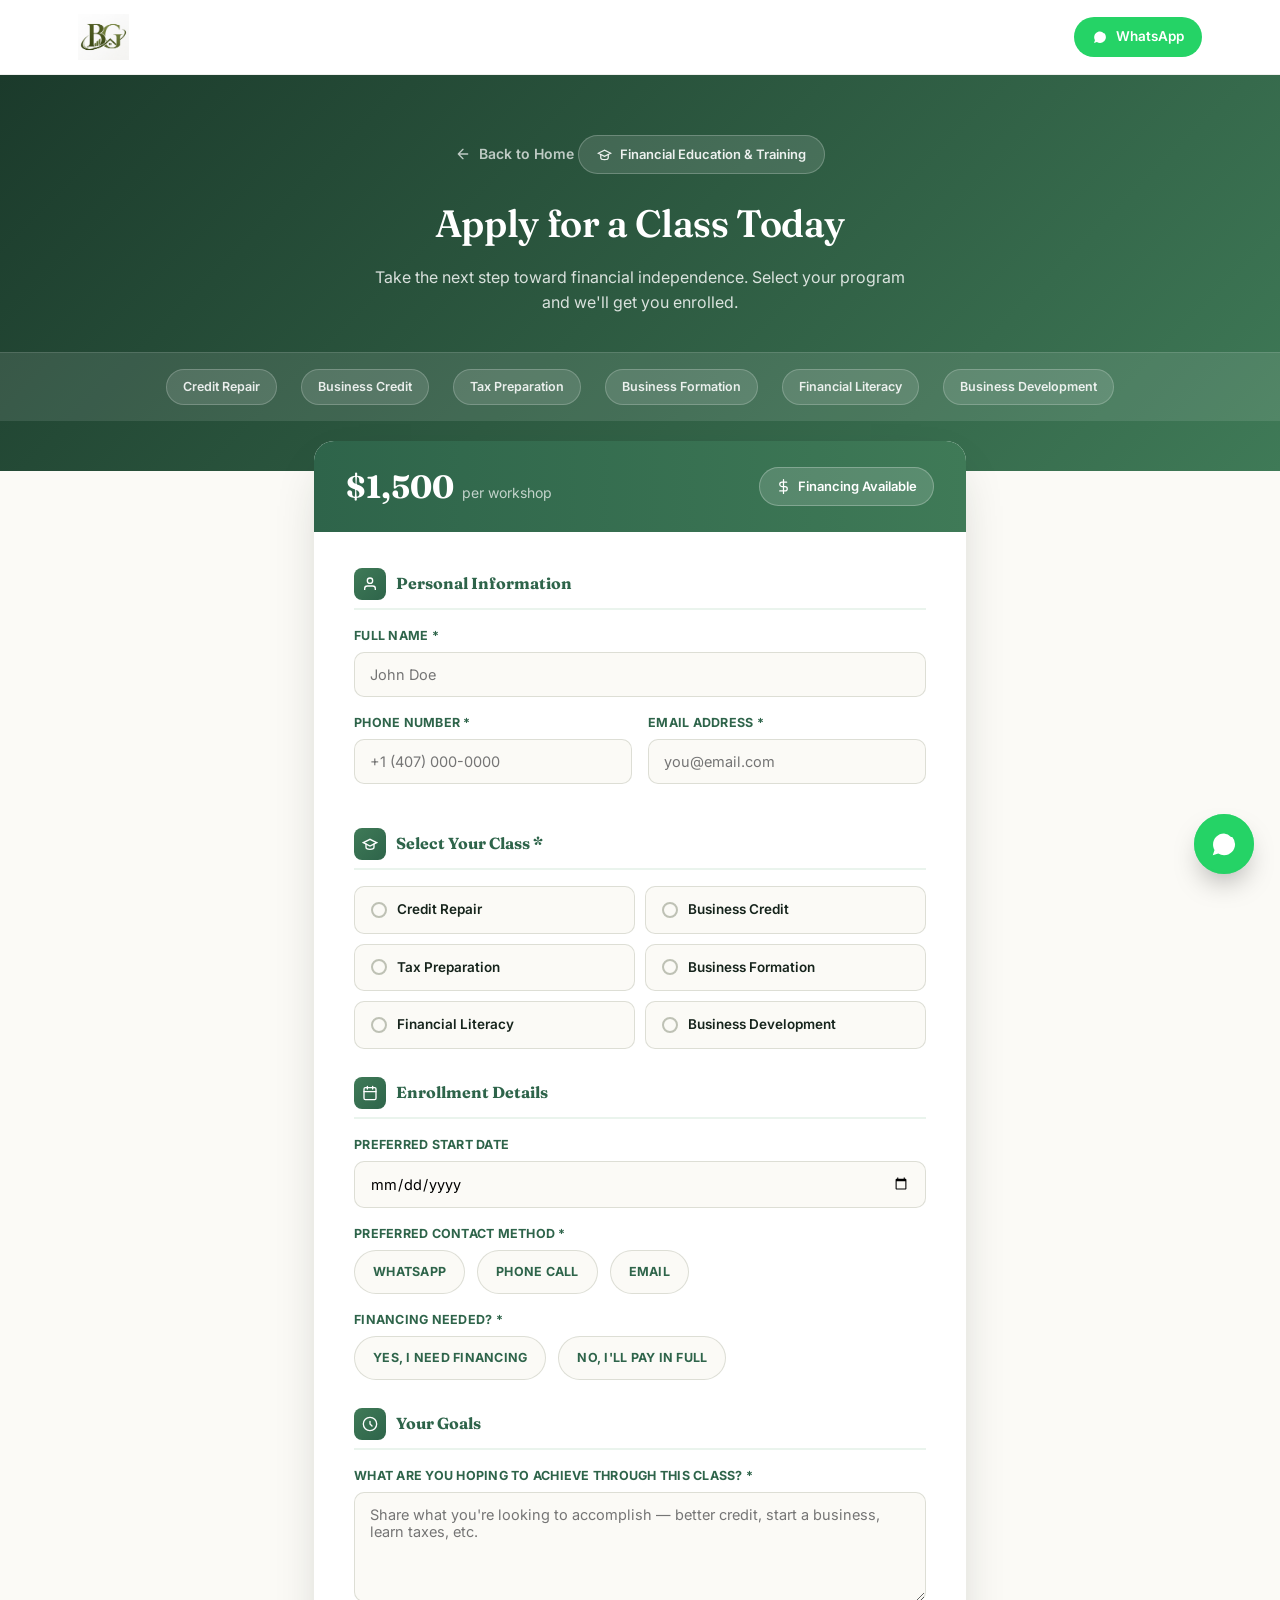
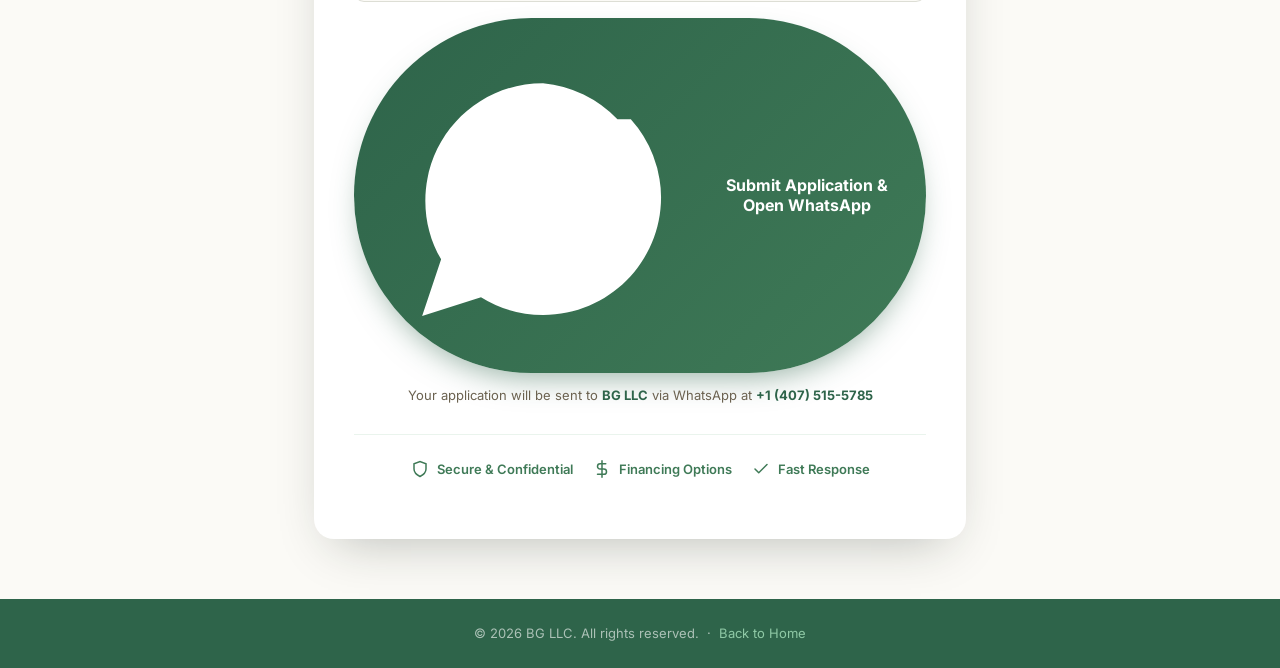
==== class-application.html @ eea39c46 "Descripción de los cambios" ====
<!DOCTYPE html>
<html lang="en">
<head>
<meta charset="UTF-8">
<meta name="viewport" content="width=device-width, initial-scale=1.0">
<title>Class Application | BG LLC Financial Education</title>
<link rel="icon" href="gbol.png" type="image/png" />
<meta name="description" content="Apply for BG LLC's financial education classes and workshops. Credit repair, business credit, tax preparation, and more.">
<link rel="preconnect" href="https://fonts.googleapis.com">
<link href="https://fonts.googleapis.com/css2?family=Fraunces:opsz,wght@9..144,400;9..144,500;9..144,600;9..144,700&family=Inter:wght@400;500;600;700&display=swap" rel="stylesheet">
<link rel="stylesheet" href="style.css">
<style>
.app-page{min-height:100vh;background:var(--cream);}

.app-hero{
  background:linear-gradient(135deg,#1B3A2B 0%,#3F7A57 100%);
  padding:60px 0 50px;text-align:center;
}
.app-hero .back-link{
  display:inline-flex;align-items:center;gap:8px;color:rgba(255,255,255,0.7);
  font-size:14px;font-weight:600;margin-bottom:28px;transition:color .2s;
}
.app-hero .back-link:hover{color:#fff;}
.app-hero .back-link svg{width:16px;height:16px;}
.app-hero h1{color:#fff;font-size:clamp(26px,4vw,38px);margin-bottom:10px;}
.app-hero p{color:rgba(255,255,255,0.82);font-size:16px;max-width:540px;margin:0 auto;}
.app-hero .hero-badge{
  display:inline-flex;align-items:center;gap:8px;background:rgba(255,255,255,0.12);
  border:1px solid rgba(255,255,255,0.22);border-radius:999px;padding:8px 18px;
  color:rgba(255,255,255,0.9);font-size:13px;font-weight:600;margin-bottom:20px;
}

/* Classes showcase */
.classes-strip{
  background:rgba(255,255,255,0.1);border-top:1px solid rgba(255,255,255,0.12);
  padding:16px 0;margin-top:36px;overflow:hidden;
}
.classes-strip-inner{
  display:flex;gap:24px;justify-content:center;flex-wrap:wrap;padding:0 24px;
}
.class-pill{
  background:rgba(255,255,255,0.12);border:1px solid rgba(255,255,255,0.2);
  border-radius:999px;padding:7px 16px;font-size:12.5px;font-weight:600;
  color:rgba(255,255,255,0.88);white-space:nowrap;
}

.app-form-wrap{max-width:700px;margin:-30px auto 60px;padding:0 24px;}

.app-form-card{
  background:var(--white);border-radius:20px;
  box-shadow:0 20px 50px -20px rgba(22,36,28,0.3);overflow:hidden;
}

.price-banner{
  background:linear-gradient(90deg,var(--deep-green),var(--mid-green));
  padding:20px 32px;display:flex;align-items:center;justify-content:space-between;flex-wrap:wrap;gap:12px;
}
.price-banner .price-big{font-family:'Fraunces',serif;font-size:32px;font-weight:700;color:#fff;}
.price-banner .price-per{font-size:14px;color:rgba(255,255,255,0.7);margin-left:4px;}
.price-banner .finance-tag{
  background:rgba(255,255,255,0.15);border:1px solid rgba(255,255,255,0.25);
  border-radius:999px;padding:8px 16px;font-size:13px;font-weight:600;color:#fff;
  display:flex;align-items:center;gap:7px;
}

.form-inner{padding:36px 40px;}
@media(max-width:600px){.form-inner{padding:22px 18px;}}

.section-title{
  font-family:'Fraunces',serif;font-size:16px;font-weight:700;color:var(--deep-green);
  margin:28px 0 16px;padding-bottom:8px;border-bottom:2px solid var(--pale-green);
  display:flex;align-items:center;gap:10px;
}
.section-title:first-child{margin-top:0;}
.section-title .icon{
  width:32px;height:32px;border-radius:8px;flex-shrink:0;
  background:linear-gradient(135deg,var(--mid-green),var(--deep-green));
  display:flex;align-items:center;justify-content:center;
}
.section-title .icon svg{width:16px;height:16px;stroke:white;}

.form-row-2{display:grid;grid-template-columns:1fr 1fr;gap:16px;}
@media(max-width:600px){.form-row-2{grid-template-columns:1fr;}}

.field{display:flex;flex-direction:column;gap:6px;margin-bottom:16px;}
.field label{font-size:12.5px;font-weight:700;color:var(--deep-green);letter-spacing:0.02em;text-transform:uppercase;}
.field input,.field select,.field textarea{
  padding:13px 15px;border-radius:10px;border:1.5px solid rgba(51,64,31,0.15);
  font-family:'Inter',sans-serif;font-size:14.5px;background:var(--cream);
  transition:border-color .2s,box-shadow .2s;width:100%;
}
.field input:focus,.field select:focus,.field textarea:focus{
  border-color:var(--mid-green);outline:none;box-shadow:0 0 0 3px rgba(63,122,87,0.15);
}
.field textarea{resize:vertical;min-height:110px;}

/* Class cards selector */
.class-grid{display:grid;grid-template-columns:1fr 1fr;gap:10px;margin-bottom:16px;}
@media(max-width:500px){.class-grid{grid-template-columns:1fr;}}
.class-option{display:none;}
.class-label{
  display:flex;align-items:center;gap:10px;padding:12px 16px;
  border-radius:10px;border:1.5px solid rgba(51,64,31,0.15);background:var(--cream);
  cursor:pointer;transition:all .2s;font-size:13.5px;font-weight:600;color:var(--ink);
}
.class-label:hover{border-color:var(--mid-green);background:var(--pale-green);}
.class-option:checked + .class-label{
  border-color:var(--deep-green);background:var(--pale-green);color:var(--deep-green);
  box-shadow:0 0 0 3px rgba(63,122,87,0.12);
}
.class-label .dot{
  width:16px;height:16px;border-radius:50%;border:2px solid rgba(51,64,31,0.3);
  flex-shrink:0;transition:all .2s;
}
.class-option:checked + .class-label .dot{
  background:var(--deep-green);border-color:var(--deep-green);
}

.radio-row{display:flex;gap:12px;flex-wrap:wrap;}
.radio-opt{display:none;}
.radio-lbl{
  display:flex;align-items:center;gap:8px;padding:11px 18px;border-radius:999px;
  border:1.5px solid rgba(51,64,31,0.15);background:var(--cream);cursor:pointer;
  font-size:14px;font-weight:600;color:var(--ink);transition:all .2s;
}
.radio-lbl:hover{border-color:var(--mid-green);}
.radio-opt:checked + .radio-lbl{border-color:var(--deep-green);background:var(--pale-green);color:var(--deep-green);}

.submit-btn{
  width:100%;background:linear-gradient(135deg,var(--deep-green),var(--mid-green));
  color:var(--white);padding:17px 28px;border-radius:999px;font-size:16px;font-weight:700;
  border:none;cursor:pointer;display:flex;align-items:center;justify-content:center;gap:12px;
  transition:transform .2s,box-shadow .2s;margin-top:8px;
  box-shadow:0 14px 30px -10px rgba(46,100,74,0.5);
}
.submit-btn:hover{transform:translateY(-2px);box-shadow:0 18px 36px -12px rgba(46,100,74,0.6);}
.submit-note{text-align:center;font-size:13px;color:#6b6250;margin-top:12px;}
.submit-note strong{color:var(--deep-green);}
.trust-badges{display:flex;gap:20px;flex-wrap:wrap;justify-content:center;margin-top:28px;padding:24px;border-top:1px solid var(--pale-green);}
.trust-badge{display:flex;align-items:center;gap:8px;font-size:13px;font-weight:600;color:var(--mid-green);}
.trust-badge svg{width:18px;height:18px;flex-shrink:0;}
</style>
</head>
<body class="app-page">

<!-- Navbar -->
<header class="navbar" id="navbar">
  <div class="nav-inner">
    <a href="index.html" class="logo-link" aria-label="BG LLC home">
      <img src="gbol.png" alt="BG LLC logo"
           onerror="this.replaceWith(Object.assign(document.createElement('div'),{className:'logo-fallback',innerHTML:'<div class=badge>BG</div><div><span class=wordmark>BG LLC</span><small>Loans · Classes · Credit Repair</small></div>'}))">
    </a>
    <div class="nav-actions">
      <a class="btn btn-whatsapp btn-small" href="https://wa.me/14075155785" target="_blank" rel="noopener">
        <svg viewBox="0 0 24 24" width="16" height="16" fill="currentColor"><path d="M17.6 6.3A8.8 8.8 0 0 0 12.04 3.6c-4.86 0-8.8 3.94-8.8 8.8 0 1.55.4 3.05 1.18 4.36L3 21l4.4-1.4a8.8 8.8 0 0 0 4.65 1.33h.01c4.86 0 8.8-3.94 8.8-8.8a8.8 8.8 0 0 0-2.26-5.83z"/></svg>
        WhatsApp
      </a>
    </div>
  </div>
</header>

<!-- Hero -->
<div class="app-hero">
  <div class="container" style="text-align:center;">
    <a href="index.html" class="back-link">
      <svg viewBox="0 0 24 24" fill="none" stroke="currentColor" stroke-width="2"><path d="M19 12H5M12 5l-7 7 7 7" stroke-linecap="round" stroke-linejoin="round"/></svg>
      Back to Home
    </a>
    <div class="hero-badge">
      <svg viewBox="0 0 24 24" fill="none" stroke="currentColor" stroke-width="2" width="15" height="15"><path d="M22 10L12 5 2 10l10 5 10-5z"/><path d="M6 12v5c0 1.66 2.7 3 6 3s6-1.34 6-3v-5" stroke-linecap="round"/></svg>
      Financial Education &amp; Training
    </div>
    <h1>Apply for a Class Today</h1>
    <p>Take the next step toward financial independence. Select your program and we'll get you enrolled.</p>
  </div>
  <div class="classes-strip">
    <div class="classes-strip-inner">
      <span class="class-pill">Credit Repair</span>
      <span class="class-pill">Business Credit</span>
      <span class="class-pill">Tax Preparation</span>
      <span class="class-pill">Business Formation</span>
      <span class="class-pill">Financial Literacy</span>
      <span class="class-pill">Business Development</span>
    </div>
  </div>
</div>

<!-- Form Card -->
<div class="app-form-wrap">
  <div class="app-form-card">

    <div class="price-banner">
      <div>
        <span class="price-big">$1,500</span>
        <span class="price-per">per workshop</span>
      </div>
      <div class="finance-tag">
        <svg viewBox="0 0 24 24" fill="none" stroke="currentColor" stroke-width="2" width="15" height="15"><path d="M12 1v22M17 5H9.5a3.5 3.5 0 0 0 0 7h5a3.5 3.5 0 0 1 0 7H6" stroke-linecap="round"/></svg>
        Financing Available
      </div>
    </div>

    <div class="form-inner">
      <form id="classForm" novalidate>

        <!-- Personal Information -->
        <div class="section-title">
          <div class="icon"><svg viewBox="0 0 24 24" fill="none" stroke="currentColor" stroke-width="2"><path d="M20 21v-2a4 4 0 0 0-4-4H8a4 4 0 0 0-4 4v2"/><circle cx="12" cy="7" r="4"/></svg></div>
          Personal Information
        </div>

        <div class="field">
          <label>Full Name *</label>
          <input type="text" name="fullName" required placeholder="John Doe">
        </div>
        <div class="form-row-2">
          <div class="field">
            <label>Phone Number *</label>
            <input type="tel" name="phone" required placeholder="+1 (407) 000-0000">
          </div>
          <div class="field">
            <label>Email Address *</label>
            <input type="email" name="email" required placeholder="you@email.com">
          </div>
        </div>

        <!-- Class Selection -->
        <div class="section-title">
          <div class="icon"><svg viewBox="0 0 24 24" fill="none" stroke="currentColor" stroke-width="2"><path d="M22 10L12 5 2 10l10 5 10-5z"/><path d="M6 12v5c0 1.66 2.7 3 6 3s6-1.34 6-3v-5" stroke-linecap="round"/></svg></div>
          Select Your Class *
        </div>

        <div class="class-grid">
          <div>
            <input type="radio" name="classSelected" id="cls1" value="Credit Repair Class" class="class-option">
            <label for="cls1" class="class-label"><span class="dot"></span>Credit Repair</label>
          </div>
          <div>
            <input type="radio" name="classSelected" id="cls2" value="Business Credit Class" class="class-option">
            <label for="cls2" class="class-label"><span class="dot"></span>Business Credit</label>
          </div>
          <div>
            <input type="radio" name="classSelected" id="cls3" value="Tax Preparation Class" class="class-option">
            <label for="cls3" class="class-label"><span class="dot"></span>Tax Preparation</label>
          </div>
          <div>
            <input type="radio" name="classSelected" id="cls4" value="Business Formation Class" class="class-option">
            <label for="cls4" class="class-label"><span class="dot"></span>Business Formation</label>
          </div>
          <div>
            <input type="radio" name="classSelected" id="cls5" value="Financial Literacy Class" class="class-option">
            <label for="cls5" class="class-label"><span class="dot"></span>Financial Literacy</label>
          </div>
          <div>
            <input type="radio" name="classSelected" id="cls6" value="Business Development Class" class="class-option">
            <label for="cls6" class="class-label"><span class="dot"></span>Business Development</label>
          </div>
        </div>

        <!-- Enrollment Details -->
        <div class="section-title">
          <div class="icon"><svg viewBox="0 0 24 24" fill="none" stroke="currentColor" stroke-width="2"><rect x="3" y="4" width="18" height="18" rx="2"/><path d="M16 2v4M8 2v4M3 10h18" stroke-linecap="round"/></svg></div>
          Enrollment Details
        </div>

        <div class="field">
          <label>Preferred Start Date</label>
          <input type="date" name="startDate">
        </div>

        <div class="field">
          <label>Preferred Contact Method *</label>
          <div class="radio-row">
            <input type="radio" name="contactMethod" id="cm1" value="WhatsApp" class="radio-opt">
            <label for="cm1" class="radio-lbl">WhatsApp</label>

            <input type="radio" name="contactMethod" id="cm2" value="Phone Call" class="radio-opt">
            <label for="cm2" class="radio-lbl">Phone Call</label>

            <input type="radio" name="contactMethod" id="cm3" value="Email" class="radio-opt">
            <label for="cm3" class="radio-lbl">Email</label>
          </div>
        </div>

        <div class="field">
          <label>Financing Needed? *</label>
          <div class="radio-row">
            <input type="radio" name="financing" id="fin1" value="Yes" class="radio-opt">
            <label for="fin1" class="radio-lbl">Yes, I need financing</label>

            <input type="radio" name="financing" id="fin2" value="No" class="radio-opt">
            <label for="fin2" class="radio-lbl">No, I'll pay in full</label>
          </div>
        </div>

        <!-- Goals -->
        <div class="section-title">
          <div class="icon"><svg viewBox="0 0 24 24" fill="none" stroke="currentColor" stroke-width="2"><circle cx="12" cy="12" r="10"/><path d="M12 8v4l3 3" stroke-linecap="round"/></svg></div>
          Your Goals
        </div>

        <div class="field">
          <label>What are you hoping to achieve through this class? *</label>
          <textarea name="goals" required placeholder="Share what you're looking to accomplish — better credit, start a business, learn taxes, etc."></textarea>
        </div>

        <button type="submit" class="submit-btn">
          <svg viewBox="0 0 24 24" fill="currentColor"><path d="M17.6 6.3A8.8 8.8 0 0 0 12.04 3.6c-4.86 0-8.8 3.94-8.8 8.8 0 1.55.4 3.05 1.18 4.36L3 21l4.4-1.4a8.8 8.8 0 0 0 4.65 1.33h.01c4.86 0 8.8-3.94 8.8-8.8a8.8 8.8 0 0 0-2.26-5.83z"/></svg>
          Submit Application &amp; Open WhatsApp
        </button>
        <p class="submit-note">Your application will be sent to <strong>BG LLC</strong> via WhatsApp at <strong>+1 (407) 515-5785</strong></p>

        <div class="trust-badges">
          <div class="trust-badge">
            <svg viewBox="0 0 24 24" fill="none" stroke="currentColor" stroke-width="2"><path d="M12 22s8-4 8-10V5l-8-3-8 3v7c0 6 8 10 8 10z" stroke-linecap="round"/></svg>
            Secure &amp; Confidential
          </div>
          <div class="trust-badge">
            <svg viewBox="0 0 24 24" fill="none" stroke="currentColor" stroke-width="2"><path d="M12 1v22M17 5H9.5a3.5 3.5 0 0 0 0 7h5a3.5 3.5 0 0 1 0 7H6" stroke-linecap="round"/></svg>
            Financing Options
          </div>
          <div class="trust-badge">
            <svg viewBox="0 0 24 24" fill="none" stroke="currentColor" stroke-width="2"><path d="M20 6L9 17l-5-5" stroke-linecap="round" stroke-linejoin="round"/></svg>
            Fast Response
          </div>
        </div>

      </form>
    </div>
  </div>
</div>

<footer style="background:var(--deep-green);color:rgba(255,255,255,0.6);text-align:center;padding:24px;">
  <p style="font-size:13px;">© 2026 BG LLC. All rights reserved. &nbsp;·&nbsp; <a href="index.html" style="color:var(--light-green);">Back to Home</a></p>
</footer>

<a class="wa-float" href="https://wa.me/14075155785" target="_blank" rel="noopener" aria-label="Chat on WhatsApp">
  <span class="wa-float-ring"></span>
  <svg viewBox="0 0 24 24" fill="currentColor"><path d="M17.6 6.3A8.8 8.8 0 0 0 12.04 3.6c-4.86 0-8.8 3.94-8.8 8.8 0 1.55.4 3.05 1.18 4.36L3 21l4.4-1.4a8.8 8.8 0 0 0 4.65 1.33h.01c4.86 0 8.8-3.94 8.8-8.8a8.8 8.8 0 0 0-2.26-5.83z"/></svg>
</a>

<div class="toast" id="toast"></div>

<script>
(function(){
  const WA = 'https://wa.me/14075155785?text=';
  const form = document.getElementById('classForm');
  const toast = document.getElementById('toast');

  function showToast(msg, isError){
    toast.textContent = msg;
    toast.style.background = isError ? '#c23' : 'var(--deep-green)';
    toast.classList.add('show');
    setTimeout(()=>toast.classList.remove('show'), 3800);
  }

  function v(name){ return (form.elements[name] && form.elements[name].value && form.elements[name].value.trim()) || ''; }

  function getRadio(name){
    const els = form.elements[name];
    if(!els) return '';
    for(let el of els){ if(el.checked) return el.value; }
    return '';
  }

  form.addEventListener('submit', function(e){
    e.preventDefault();

    const classSelected = getRadio('classSelected');
    const contactMethod = getRadio('contactMethod');
    const financing = getRadio('financing');

    if(!v('fullName') || !v('phone') || !v('email') || !classSelected || !contactMethod || !financing || !v('goals')){
      showToast('Please complete all required fields and select a class.', true);
      return;
    }

    const msg =
`BG LLC CLASS APPLICATION

━━━ STUDENT INFORMATION ━━━
Name: ${v('fullName')}
Phone: ${v('phone')}
Email: ${v('email')}

━━━ CLASS DETAILS ━━━
Selected Class: ${classSelected}
Preferred Start Date: ${v('startDate') || 'Flexible'}
Preferred Contact: ${contactMethod}
Financing Needed: ${financing}

━━━ GOALS ━━━
${v('goals')}

Submitted via BG LLC Website`;

    showToast('Thank you! Your information has been prepared and you are being redirected to WhatsApp.');
    setTimeout(()=>{
      window.open(WA + encodeURIComponent(msg), '_blank');
      form.reset();
    }, 900);
  });

  // Navbar scroll
  const navbar = document.getElementById('navbar');
  window.addEventListener('scroll', ()=>{
    navbar.classList.toggle('scrolled', window.scrollY > 80);
  });
})();
</script>
</body>
</html>
---- style.css ----
:root{
    --deep-green:#2e644a;
    --deep-green-2:#29573f;
    --mid-green:#3F7A57;
    --light-green:#8FC9A6;
    --pale-green:#EAF4ED;
    --cream:#FBFAF6;
    --gold:#C9A24B;
    --ink:#16241C;
    --white:#FFFFFF;
    --radius:14px;
    --shadow: 0 18px 40px -20px rgba(22,36,28,0.35);
    --ease: cubic-bezier(.22,.61,.36,1);
  }
  *{margin:0;padding:0;box-sizing:border-box;}
  html{scroll-behavior:smooth;}
  body{
    font-family:'Inter',sans-serif;
    color:var(--ink);
    background:var(--cream);
    line-height:1.6;
    -webkit-font-smoothing:antialiased;
  }
  h1,h2,h3,.display{
    font-family:'Fraunces',serif;
    font-weight:600;
    letter-spacing:-0.01em;
    color:var(--deep-green);
  }
  a{color:inherit;text-decoration:none;}
  img{max-width:100%;display:block;}
  .container{max-width:1180px;margin:0 auto;padding:0 28px;}
  button{font-family:'Inter',sans-serif;cursor:pointer;border:none;}
  :focus-visible{outline:3px solid var(--gold);outline-offset:2px;}

  /* ===== ENTRANCE + SCROLL REVEAL ===== */
  .reveal-init{
    opacity:0;transform:translateY(22px);
    animation:fadeSlideUp .8s var(--ease) forwards;
  }
  .reveal-init-delay{animation-delay:.18s;}
  @keyframes fadeSlideUp{
    to{opacity:1;transform:translateY(0);}
  }
  .reveal{
    opacity:0;transform:translateY(28px);
    transition:opacity .7s var(--ease), transform .7s var(--ease);
  }
  .reveal.in-view{opacity:1;transform:translateY(0);}
  .service-grid .reveal:nth-child(2){transition-delay:.08s;}
  .service-grid .reveal:nth-child(3){transition-delay:.16s;}
  .why-grid .why-card:nth-child(2){transition-delay:.08s;}
  .why-grid .why-card:nth-child(3){transition-delay:.16s;}
  .steps-grid .step-card:nth-of-type(2){transition-delay:.1s;}
  .steps-grid .step-card:nth-of-type(3){transition-delay:.2s;}

  
  /* ===== NAVBAR ===== */
  header.navbar{
    position:sticky;top:0;z-index:1000;
    background:rgb(255, 255, 255);
    backdrop-filter:blur(10px);
    border-bottom:1px solid rgba(51,64,31,0.08);
    transition:box-shadow .35s var(--ease), padding .35s var(--ease), background .35s var(--ease);
  }
  header.navbar.scrolled{
    background:rgb(255, 255, 255);
    box-shadow:0 12px 30px -22px rgba(42,35,22,0.45);
  }
  header.navbar.scrolled .nav-inner{padding:9px 28px;}
  .nav-inner{
    display:flex;align-items:center;justify-content:space-between;
    padding:14px 28px;max-width:1180px;margin:0 auto;
    transition:padding .35s var(--ease);
  }
  .logo-link{display:flex;align-items:center;gap:10px;}
  .logo-link img{height:46px;width:auto;transition:height .35s var(--ease);}
  header.navbar.scrolled .logo-link img{height:38px;}
  .logo-fallback{
    display:flex;align-items:center;gap:10px;
  }
  .logo-fallback .badge{
    width:42px;height:42px;border-radius:50%;
    background:linear-gradient(160deg,var(--mid-green),var(--deep-green));
    display:flex;align-items:center;justify-content:center;
    color:var(--white);font-family:'Fraunces',serif;font-weight:700;font-size:16px;
  }
  .logo-fallback span.wordmark{
    font-family:'Fraunces',serif;font-weight:700;font-size:19px;color:var(--deep-green);
    line-height:1;
  }
  .logo-fallback small{display:block;font-size:9px;letter-spacing:0.12em;color:var(--mid-green);font-weight:600;text-transform:uppercase;font-family:'Inter',sans-serif;}

  nav.menu{display:flex;align-items:center;gap:30px;}
  nav.menu a{font-size:15px;font-weight:500;color:var(--ink);position:relative;padding:4px 0;transition:color .2s ease;}
  nav.menu a:hover{color:var(--deep-green);}
  nav.menu a::after{
    content:"";position:absolute;left:0;bottom:-2px;width:0;height:2px;
    background:var(--gold);transition:width .25s var(--ease);
  }
  nav.menu a:hover::after{width:100%;}

  .nav-actions{display:flex;align-items:center;gap:16px;}
  .btn{
    display:inline-flex;align-items:center;justify-content:center;gap:8px;
    padding:13px 26px;border-radius:999px;font-weight:600;font-size:14.5px;
    transition:transform .25s var(--ease), box-shadow .25s var(--ease), background .25s var(--ease);
    position:relative;overflow:hidden;
  }
  .btn svg{transition:transform .25s var(--ease);}
  .btn:active{transform:scale(.96);}
  .btn-primary{background:var(--deep-green);color:var(--white);box-shadow:var(--shadow);}
  .btn-primary:hover{background:var(--deep-green-2);transform:translateY(-2px);box-shadow:0 20px 36px -16px rgba(42,35,22,0.5);}
  .btn-primary:hover svg{transform:translateX(3px);}
  .btn-whatsapp{background:#25D366;color:var(--white);}
  .btn-whatsapp:hover{background:#1ebd5a;transform:translateY(-2px);box-shadow:0 16px 30px -14px rgba(37,211,102,0.55);}
  .btn-secondary{
    background:transparent;color:var(--deep-green);border:1.5px solid var(--deep-green);
  }
  .btn-secondary:hover{background:var(--deep-green);color:var(--white);transform:translateY(-2px);}
  .btn-small{padding:9px 18px;font-size:13.5px;}
  .btn-card{
    width:100%;background:var(--pale-green);color:var(--deep-green);
    border:1.5px solid rgba(51,64,31,0.16);justify-content:space-between;
    font-size:14px;padding:13px 20px;
  }
  .btn-card svg{width:14px;height:14px;}
  .btn-card:hover{background:var(--deep-green);color:var(--white);border-color:var(--deep-green);transform:translateY(-2px);}
  .btn-card:hover svg{transform:translateX(4px);}

  .hamburger{display:none;flex-direction:column;gap:5px;background:none;width:30px;}
  .hamburger span{display:block;height:2.5px;background:var(--deep-green);border-radius:2px;transition:transform .2s ease, opacity .2s ease;}

  /* ===== HERO ===== */
  .hero{
    position:relative;overflow:hidden;
    background:linear-gradient(180deg,var(--cream) 0%, var(--pale-green) 100%);
    padding:90px 0 0;
  }
  .hero-inner{
    max-width:1180px;margin:0 auto;padding:0 28px;
    display:grid;grid-template-columns:1.05fr 0.95fr;gap:50px;align-items:center;
  }
  .eyebrow{
    display:inline-flex;align-items:center;gap:8px;
    font-size:12.5px;font-weight:700;letter-spacing:0.14em;text-transform:uppercase;
    color:var(--mid-green);margin-bottom:18px;
  }
  .eyebrow::before{content:"";width:26px;height:1.5px;background:var(--gold);display:inline-block;}
  .hero h1{font-size:clamp(34px,4.6vw,54px);line-height:1.08;margin-bottom:22px;}
  .hero h1 em{font-style:normal;color:var(--mid-green);}
  .hero p.lead{font-size:17.5px;color:#4a4234;max-width:480px;margin-bottom:32px;}
  .hero-ctas{display:flex;gap:14px;flex-wrap:wrap;margin-bottom:36px;}
  .hero-stats{display:flex;gap:34px;flex-wrap:wrap;}
  .hero-stats div{display:flex;flex-direction:column;}
  .hero-stats strong{font-family:'Fraunces',serif;font-size:26px;color:var(--deep-green);}
  .hero-stats span{font-size:12.5px;color:#6b6250;}

  .hero-visual{position:relative;}
  .hero-visual .frame{
    border-radius:24px;overflow:hidden;box-shadow:var(--shadow);
    border:1px solid rgba(51,64,31,0.08);
  }
  .hero-visual .frame img{width:100%;height:440px;object-fit:cover;display:block;}
  .img-zoom{animation:slowZoom 16s ease-in-out infinite alternate;}
  @keyframes slowZoom{
    from{transform:scale(1);}
    to{transform:scale(1.08);}
  }
  .growth-card{
    position:absolute;bottom:-26px;left:-26px;
    background:var(--white);border-radius:var(--radius);padding:18px 20px;
    box-shadow:var(--shadow);display:flex;align-items:center;gap:14px;
    border:1px solid rgba(51,64,31,0.06);
    animation:fadeSlideUp .8s var(--ease) .4s both;
  }
  .growth-card svg{width:46px;height:46px;}
  .growth-card strong{display:block;font-family:'Fraunces',serif;font-size:18px;color:var(--deep-green);}
  .growth-card span{font-size:12px;color:#6b6250;}

  .hero-wave{display:block;width:100%;margin-top:70px;}

  /* ===== SECTION SHARED ===== */
  section{padding:90px 0;}
  .section-head{max-width:640px;margin:0 auto 56px;text-align:center;}
  .section-head .eyebrow{justify-content:center;}
  .section-head .eyebrow::before{display:none;}
  .section-head h2{font-size:clamp(28px,3.4vw,38px);margin-bottom:14px;}
  .section-head p{color:#544c3a;font-size:16px;}

  /* ===== SERVICES ===== */
  .services{background:var(--white);}
  .service-grid{display:grid;grid-template-columns:repeat(3,1fr);gap:26px;align-items:stretch;}
  .service-card{
    display:flex;flex-direction:column;
    background:var(--pale-green);border-radius:18px;padding:36px 30px;
    transition:transform .3s var(--ease), box-shadow .3s var(--ease), border-color .3s var(--ease);
    border:1px solid rgba(51,64,31,0.06);
  }
  .service-card:hover{transform:translateY(-8px);box-shadow:var(--shadow);border-color:rgba(51,64,31,0.14);}
  .service-icon{
    width:54px;height:54px;border-radius:14px;
    background:linear-gradient(160deg,var(--mid-green),var(--deep-green));
    display:flex;align-items:center;justify-content:center;margin-bottom:22px;
    transition:transform .3s var(--ease);
  }
  .service-card:hover .service-icon{transform:scale(1.08) rotate(-4deg);}
  .service-icon svg{width:26px;height:26px;stroke:var(--white);}
  .service-card h3{font-size:21px;margin-bottom:10px;}
  .service-card p{color:#4a4534;font-size:15px;margin-bottom:20px;}

  .service-details{
    list-style:none;margin-bottom:22px;display:flex;flex-direction:column;gap:10px;flex-grow:1;
  }
  .service-details li{
    display:flex;justify-content:space-between;gap:10px;
    font-size:13px;padding-bottom:9px;border-bottom:1px dashed rgba(51,64,31,0.15);
  }
  .service-details li .label{color:#6b6250;font-weight:600;}
  .service-details li .value{color:var(--deep-green);font-weight:600;text-align:right;}

  .service-details--tags{
    flex-direction:row;flex-wrap:wrap;gap:8px;border:none;
  }
  .service-details--tags li{
    border:none;padding:6px 12px;background:var(--white);border-radius:999px;
    font-size:12.5px;font-weight:600;color:var(--mid-green);
    border:1px solid rgba(116,136,62,0.25);
  }

  .service-card a{font-weight:600;font-size:14.5px;color:var(--deep-green);display:inline-flex;align-items:center;gap:6px;}
  .service-card a svg{width:14px;height:14px;transition:transform .2s ease;}

  /* ===== HOW IT WORKS ===== */
  .how{background:var(--pale-green);}
  .steps-grid{
    display:grid;grid-template-columns:1fr auto 1fr auto 1fr;gap:0;align-items:center;
  }
  .step-card{
    background:var(--white);border-radius:18px;padding:34px 28px;text-align:center;
    box-shadow:0 14px 34px -22px rgba(42,35,22,0.25);border:1px solid rgba(51,64,31,0.06);
    transition:transform .3s var(--ease), box-shadow .3s var(--ease);
  }
  .step-card:hover{transform:translateY(-6px);box-shadow:var(--shadow);}
  .step-num{
    display:inline-flex;align-items:center;justify-content:center;
    width:46px;height:46px;border-radius:50%;margin:0 auto 16px;
    background:linear-gradient(160deg,var(--mid-green),var(--deep-green));
    color:var(--white);font-family:'Fraunces',serif;font-weight:700;font-size:16px;
  }
  .step-card h3{font-size:18px;margin-bottom:8px;}
  .step-card p{font-size:14px;color:#4a4534;}
  .step-connector{
    width:100%;height:2px;background:repeating-linear-gradient(90deg,var(--gold) 0 8px, transparent 8px 16px);
    align-self:center;
  }

  /* ===== ABOUT ===== */
  .about{background:var(--white);}
  .about-inner{display:grid;grid-template-columns:0.9fr 1.1fr;gap:60px;align-items:center;}
  .about-visual{position:relative;border-radius:22px;overflow:hidden;box-shadow:var(--shadow);}
  .about-visual img{width:100%;height:460px;object-fit:cover;}
  .about-content .eyebrow::before{display:none;}
  .about-content h2{font-size:clamp(26px,3.2vw,34px);margin-bottom:18px;}
  .about-content p{color:#46402f;margin-bottom:26px;font-size:16px;}
  .check-list{display:flex;flex-direction:column;gap:14px;}
  .check-list div{display:flex;align-items:center;gap:12px;font-weight:600;color:var(--deep-green);}
  .check-list div svg{width:20px;height:20px;flex-shrink:0;color:var(--gold);}

  /* ===== WHY CHOOSE ===== */
  .why{background:var(--deep-green);color:var(--white);}
  .why .section-head h2{color:var(--white);}
  .why .section-head p{color:rgba(255,255,255,0.72);}
  .why .eyebrow{color:var(--light-green);}
  .why-grid{display:grid;grid-template-columns:repeat(3,1fr);gap:26px;}
  .why-card{
    background:rgba(255,255,255,0.04);border:1px solid rgba(255,255,255,0.12);
    border-radius:18px;padding:34px 28px;
    transition:transform .3s var(--ease), background .3s var(--ease);
  }
  .why-card:hover{transform:translateY(-6px);background:rgba(255,255,255,0.07);}
  .why-card .num{
    font-family:'Fraunces',serif;font-size:14px;color:var(--gold);font-weight:600;
    letter-spacing:0.08em;margin-bottom:14px;display:block;
  }
  .why-card h3{color:var(--white);font-size:20px;margin-bottom:10px;}
  .why-card p{color:rgba(255,255,255,0.7);font-size:15px;}

  /* ===== FAQ ===== */
  .faq{background:var(--pale-green);}
  .faq-list{max-width:760px;margin:0 auto;display:flex;flex-direction:column;gap:14px;}
  .faq-item{
    background:var(--white);border-radius:14px;border:1px solid rgba(51,64,31,0.08);
    overflow:hidden;
  }
  .faq-question{
    width:100%;background:none;display:flex;align-items:center;justify-content:space-between;
    padding:20px 24px;font-family:'Fraunces',serif;font-size:16.5px;font-weight:600;
    color:var(--deep-green);text-align:left;
  }
  .faq-question svg{width:18px;height:18px;flex-shrink:0;transition:transform .3s var(--ease);color:var(--mid-green);}
  .faq-item.open .faq-question svg{transform:rotate(180deg);}
  .faq-answer{
    max-height:0;overflow:hidden;transition:max-height .4s var(--ease), opacity .3s ease;
    opacity:0;
  }
  .faq-item.open .faq-answer{
    max-height:600px;opacity:1;
  }
  .faq-answer p{padding:0 24px 20px;color:#4a4534;font-size:14.5px;}

  /* ===== CONTACT ===== */
  .contact{background:var(--white);}
  .contact-inner{display:grid;grid-template-columns:0.85fr 1.15fr;gap:50px;}
  .contact-info{background:var(--pale-green);border-radius:20px;padding:40px;}
  .contact-info h3{font-size:24px;margin-bottom:8px;}
  .contact-info > p{color:#544c3a;margin-bottom:30px;font-size:15px;}
  .contact-row{display:flex;gap:16px;margin-bottom:24px;align-items:flex-start;}
  .contact-row .ic{
    width:42px;height:42px;border-radius:12px;background:var(--white);
    display:flex;align-items:center;justify-content:center;flex-shrink:0;
    box-shadow:0 6px 14px -8px rgba(51,64,31,0.3);
  }
  .contact-row .ic svg{width:19px;height:19px;color:var(--deep-green);}
  .contact-row strong{display:block;font-size:14px;color:var(--deep-green);margin-bottom:2px;}
  .contact-row span, .contact-row div.txt{font-size:14.5px;color:#4a4534;}

  .contact-form{background:var(--pale-green);border-radius:20px;padding:40px;}
  .contact-form h3{font-size:24px;margin-bottom:24px;}
  .form-row{display:grid;grid-template-columns:1fr 1fr;gap:16px;margin-bottom:16px;}
  .field{display:flex;flex-direction:column;gap:6px;margin-bottom:16px;}
  .field label{font-size:13px;font-weight:600;color:var(--deep-green);}
  .field input, .field select, .field textarea{
    padding:13px 16px;border-radius:10px;border:1.5px solid rgba(51,64,31,0.14);
    font-family:'Inter',sans-serif;font-size:14.5px;background:var(--white);
    transition:border-color .2s ease, box-shadow .2s ease;
  }
  .field input:focus, .field select:focus, .field textarea:focus{
    border-color:var(--mid-green);outline:none;box-shadow:0 0 0 3px rgba(116,136,62,0.15);
  }
  .field textarea{resize:vertical;min-height:100px;}
  .form-note{font-size:12.5px;color:#6b6250;margin-top:8px;}

  /* ===== FOOTER ===== */
  footer{background:var(--deep-green);color:rgba(255,255,255,0.82);padding:70px 0 0;}
  .footer-top{display:grid;grid-template-columns:1.4fr 1fr 1fr 1.2fr;gap:40px;padding-bottom:50px;border-bottom:1px solid rgba(255,255,255,0.12);}
  .footer-brand .logo-fallback .wordmark{color:var(--white);}
  .footer-brand .logo-fallback small{color:var(--light-green);}
  .footer-brand p{margin-top:18px;font-size:14.5px;color:rgba(255,255,255,0.65);max-width:280px;}
  .footer-col h4{color:var(--white);font-size:14.5px;font-weight:700;margin-bottom:18px;letter-spacing:0.04em;text-transform:uppercase;}
  .footer-col a{display:block;font-size:14.5px;color:rgba(255,255,255,0.65);margin-bottom:11px;transition:color .2s ease, transform .2s ease;}
  .footer-col a:hover{color:var(--light-green);transform:translateX(3px);}
  .social-row{display:flex;gap:12px;margin-top:18px;}
  .social-row a{
    width:38px;height:38px;border-radius:50%;background:rgba(255,255,255,0.08);
    display:flex;align-items:center;justify-content:center;margin:0;
    transition:background .25s ease, transform .25s ease;
  }
  .social-row a svg{width:17px;height:17px;color:var(--white);}
  .social-row a:hover{background:var(--mid-green);transform:translateY(-3px);}
  .footer-bottom{
    display:flex;justify-content:space-between;align-items:center;
    padding:24px 0;font-size:13px;color:rgba(255,255,255,0.5);flex-wrap:wrap;gap:10px;
  }

  /* ===== WHATSAPP FLOAT ===== */
  .wa-float{
    position:fixed;bottom:26px;right:26px;z-index:999;
    width:60px;height:60px;border-radius:50%;background:#25D366;
    display:flex;align-items:center;justify-content:center;
    box-shadow:0 14px 30px -10px rgba(0,0,0,0.4);
    transition:transform .25s var(--ease);
  }
  .wa-float:hover{transform:scale(1.08);}
  .wa-float svg{width:30px;height:30px;color:var(--white);position:relative;z-index:2;}
  .wa-float-ring{
    position:absolute;inset:0;border-radius:50%;
    border:2px solid rgba(37,211,102,0.6);
    animation:waPulse 4.5s ease-out infinite;
  }
  @keyframes waPulse{
    0%{transform:scale(1);opacity:.7;}
    20%{transform:scale(1.45);opacity:0;}
    100%{transform:scale(1.45);opacity:0;}
  }

  /* ===== TOAST ===== */
  .toast{
    position:fixed;bottom:100px;right:26px;z-index:1001;
    background:var(--deep-green);color:var(--white);padding:14px 20px;border-radius:12px;
    font-size:14px;box-shadow:var(--shadow);transform:translateY(20px);opacity:0;
    transition:all .3s ease;pointer-events:none;
  }
  .toast.show{transform:translateY(0);opacity:1;}

  /* ===== RESPONSIVE ===== */
  @media (max-width:980px){
    nav.menu{display:none;}
    .hamburger{display:flex;}
    .hero-inner, .about-inner, .contact-inner{grid-template-columns:1fr;}
    .service-grid, .why-grid{grid-template-columns:1fr;}
    .steps-grid{grid-template-columns:1fr;gap:20px;}
    .step-connector{display:none;}
    .footer-top{grid-template-columns:1fr 1fr;}
    .about-visual{order:2;}
    .hero-visual{order:-1;}
    .growth-card{left:14px;bottom:-20px;}
  }
  @media (max-width:600px){
    .container{padding:0 20px;}
    .nav-inner{padding:12px 20px;}
    .hero{padding-top:30px;}
    .hero h1{font-size:30px;}
    section{padding:64px 0;}
    .form-row{grid-template-columns:1fr;}
    .footer-top{grid-template-columns:1fr;gap:34px;}
    .footer-bottom{flex-direction:column;text-align:center;}
    .nav-actions .btn-small span.txt{display:none;}
    .contact-info, .contact-form{padding:28px;}
    .service-details--tags{gap:6px;}
  }

  /* Mobile menu */
  .mobile-menu{
    position:fixed;inset:0;background:var(--deep-green);z-index:1100;
    display:flex;flex-direction:column;padding:28px;transform:translateX(100%);
    transition:transform .35s var(--ease);
  }
  .mobile-menu.open{transform:translateX(0);}
  .mobile-menu-top{display:flex;justify-content:space-between;align-items:center;margin-bottom:50px;}
  .mobile-menu-top button{background:none;color:var(--white);font-size:30px;line-height:1;}
  .mobile-menu a{color:var(--white);font-family:'Fraunces',serif;font-size:26px;margin-bottom:26px;font-weight:500;}
  .mobile-menu .btn{margin-top:20px;}

 /* ===== LEGAL MODAL ===== */
.legal-modal {
  position: fixed;
  inset: 0;
  background: rgba(0,0,0,0.75);
  display: none;
  align-items: center;
  justify-content: center;
  z-index: 1200;
  padding: 20px;
}

.legal-modal.show {
  display: flex;
}

.legal-modal-content {
  background: var(--deep-green);
  color: rgba(255,255,255,0.9);
  max-width: 780px;
  width: 100%;
  max-height: 92vh;
  border-radius: 16px;
  overflow: hidden;
  box-shadow: 0 20px 60px rgba(0,0,0,0.5);
}

.legal-modal-header {
  padding: 20px 28px;
  border-bottom: 1px solid rgba(255,255,255,0.12);
  display: flex;
  justify-content: space-between;
  align-items: center;
}

.legal-modal-header h3 {
  margin: 0;
  color: var(--white);
  font-size: 1.35rem;
}

#closeLegalModal {
  background: none;
  border: none;
  color: rgba(255,255,255,0.6);
  font-size: 32px;
  line-height: 1;
  cursor: pointer;
  padding: 0 8px;
}

#closeLegalModal:hover {
  color: var(--light-green);
}

.legal-modal-body {
  padding: 28px;
  overflow-y: auto;
  max-height: calc(92vh - 80px);
  font-size: 14.8px;
  line-height: 1.65;
}

.legal-modal-body h4 {
  color: var(--light-green);
  margin-top: 28px;
  margin-bottom: 12px;
}

.legal-modal-body p, .legal-modal-body li {
  margin-bottom: 14px;
}
/* ===== SERVICE PRICING BLOCK ===== */
.service-pricing {
  margin: 16px 0 4px;
  padding: 16px 18px;
  background: rgba(116, 136, 62, 0.08);
  border: 1px solid rgba(116, 136, 62, 0.22);
  border-radius: 10px;
  display: flex;
  flex-direction: column;
  gap: 10px;
}

.price-tag {
  display: flex;
  align-items: baseline;
  gap: 8px;
}

.price-amount {
  font-family: 'Fraunces', serif;
  font-size: 28px;
  font-weight: 700;
  color: var(--deep-green);
  line-height: 1;
}

.price-label {
  font-size: 13px;
  font-weight: 600;
  color: var(--ink);
  opacity: 0.65;
}

.price-note {
  display: flex;
  align-items: center;
  gap: 7px;
  font-size: 13px;
  font-weight: 600;
  color: var(--gold-2);
  background: rgba(194, 116, 47, 0.12);
  border-radius: 6px;
  padding: 7px 11px;
  line-height: 1.3;
}

.price-note svg {
  flex-shrink: 0;
  opacity: 0.9;
}
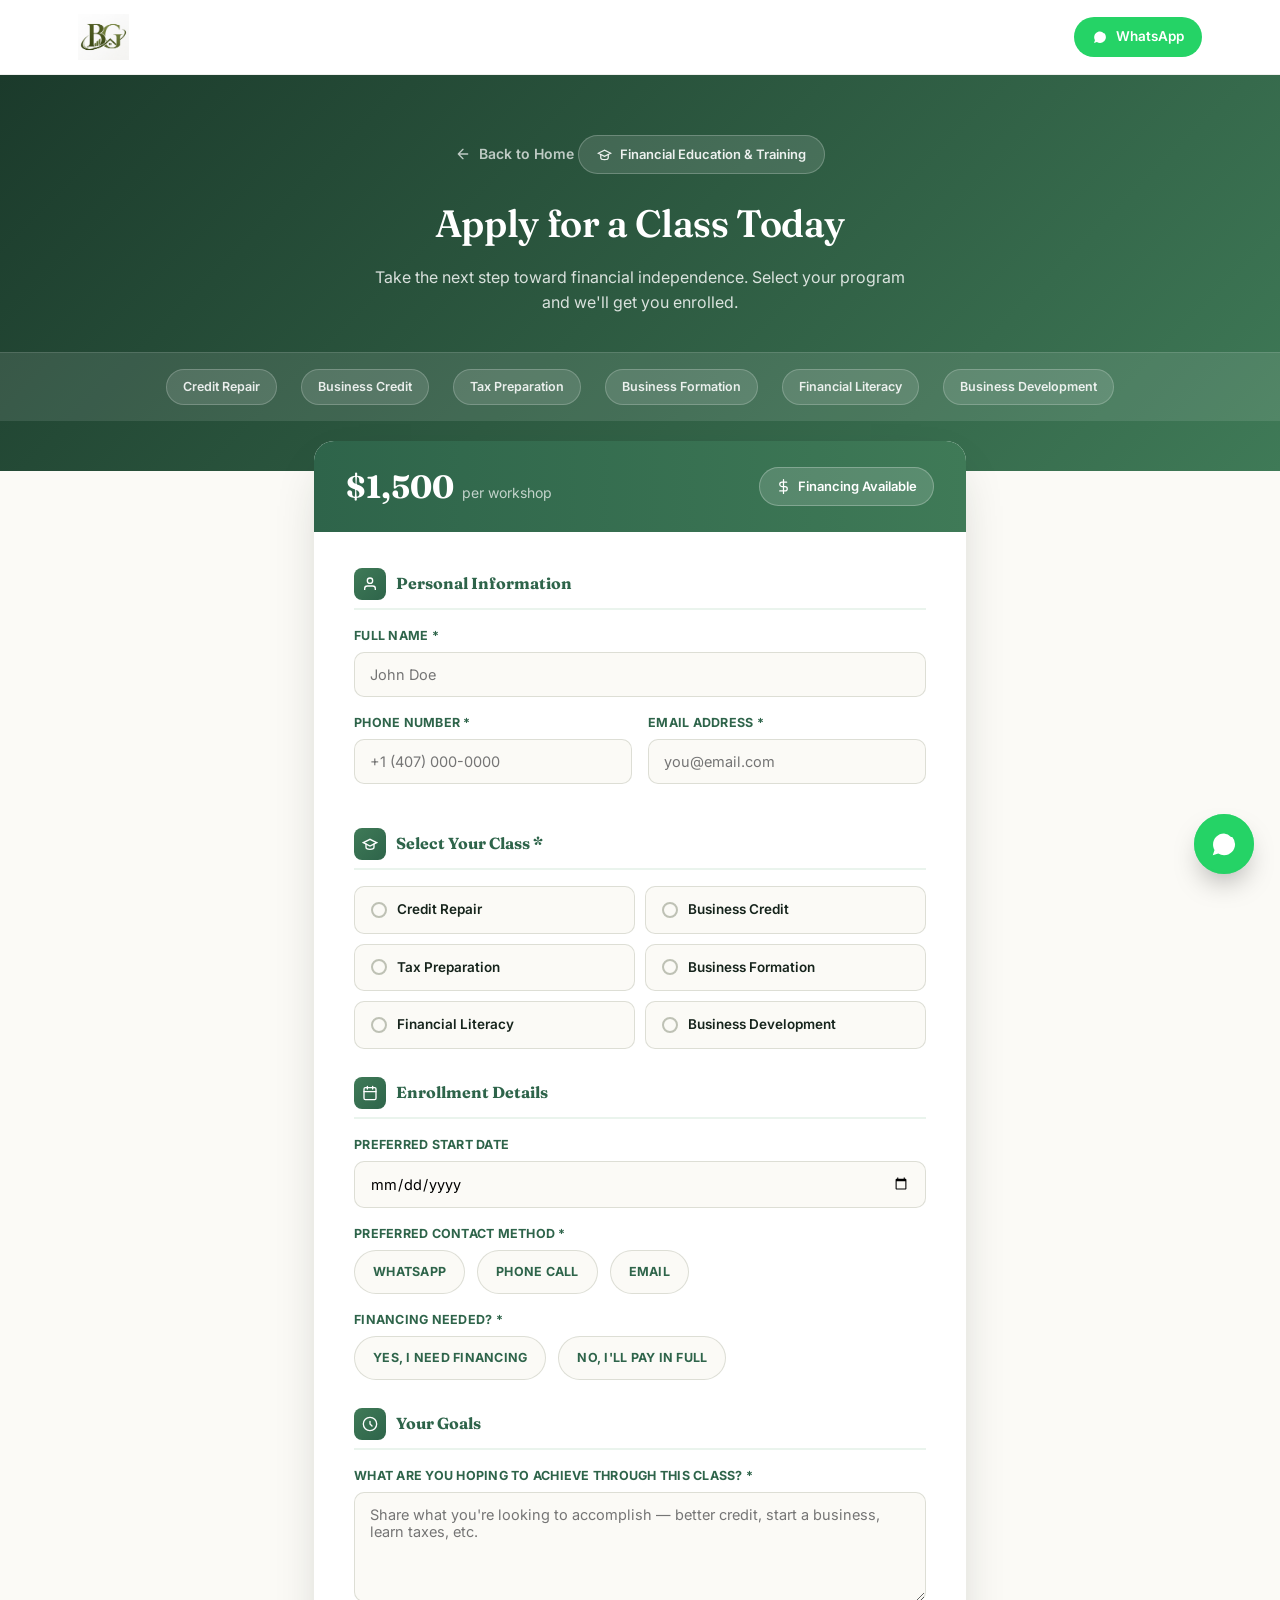
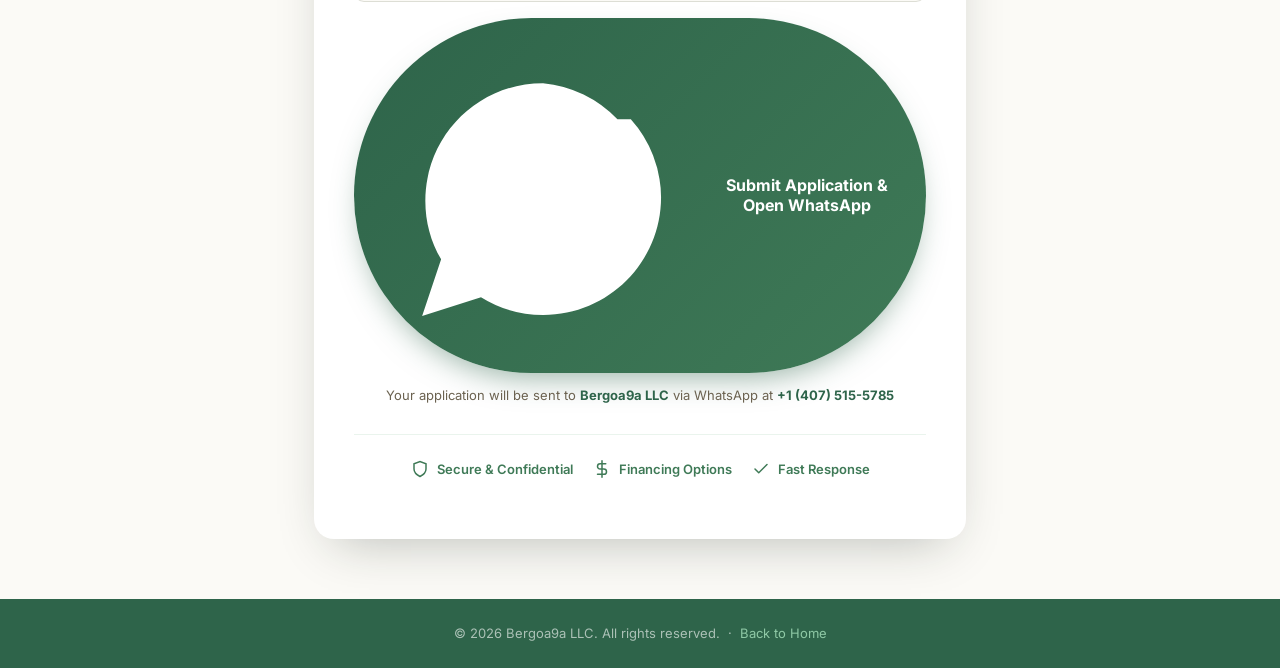
==== commit 17f94ca1: "Descripción de los cambios" ====
--- a/class-application.html
+++ b/class-application.html
@@ -3,9 +3,9 @@
 <head>
 <meta charset="UTF-8">
 <meta name="viewport" content="width=device-width, initial-scale=1.0">
-<title>Class Application | BG LLC Financial Education</title>
+<title>Class Application | Bergoa9a LLC Financial Education</title>
 <link rel="icon" href="gbol.png" type="image/png" />
-<meta name="description" content="Apply for BG LLC's financial education classes and workshops. Credit repair, business credit, tax preparation, and more.">
+<meta name="description" content="Apply for Bergoa9a LLC's financial education classes and workshops. Credit repair, business credit, tax preparation, and more.">
 <link rel="preconnect" href="https://fonts.googleapis.com">
 <link href="https://fonts.googleapis.com/css2?family=Fraunces:opsz,wght@9..144,400;9..144,500;9..144,600;9..144,700&family=Inter:wght@400;500;600;700&display=swap" rel="stylesheet">
 <link rel="stylesheet" href="style.css">
@@ -146,9 +146,9 @@
 <!-- Navbar -->
 <header class="navbar" id="navbar">
   <div class="nav-inner">
-    <a href="index.html" class="logo-link" aria-label="BG LLC home">
-      <img src="gbol.png" alt="BG LLC logo"
-           onerror="this.replaceWith(Object.assign(document.createElement('div'),{className:'logo-fallback',innerHTML:'<div class=badge>BG</div><div><span class=wordmark>BG LLC</span><small>Loans · Classes · Credit Repair</small></div>'}))">
+    <a href="index.html" class="logo-link" aria-label="Bergoa9a LLC home">
+      <img src="gbol.png" alt="Bergoa9a LLC logo"
+           onerror="this.replaceWith(Object.assign(document.createElement('div'),{className:'logo-fallback',innerHTML:'<div class=badge>BG</div><div><span class=wordmark>Bergoa9a LLC</span><small>Loans · Classes · Credit Repair</small></div>'}))">
     </a>
     <div class="nav-actions">
       <a class="btn btn-whatsapp btn-small" href="https://wa.me/14075155785" target="_blank" rel="noopener">
@@ -308,7 +308,7 @@
           <svg viewBox="0 0 24 24" fill="currentColor"><path d="M17.6 6.3A8.8 8.8 0 0 0 12.04 3.6c-4.86 0-8.8 3.94-8.8 8.8 0 1.55.4 3.05 1.18 4.36L3 21l4.4-1.4a8.8 8.8 0 0 0 4.65 1.33h.01c4.86 0 8.8-3.94 8.8-8.8a8.8 8.8 0 0 0-2.26-5.83z"/></svg>
           Submit Application &amp; Open WhatsApp
         </button>
-        <p class="submit-note">Your application will be sent to <strong>BG LLC</strong> via WhatsApp at <strong>+1 (407) 515-5785</strong></p>
+        <p class="submit-note">Your application will be sent to <strong>Bergoa9a LLC</strong> via WhatsApp at <strong>+1 (407) 515-5785</strong></p>
 
         <div class="trust-badges">
           <div class="trust-badge">
@@ -331,7 +331,7 @@
 </div>
 
 <footer style="background:var(--deep-green);color:rgba(255,255,255,0.6);text-align:center;padding:24px;">
-  <p style="font-size:13px;">© 2026 BG LLC. All rights reserved. &nbsp;·&nbsp; <a href="index.html" style="color:var(--light-green);">Back to Home</a></p>
+  <p style="font-size:13px;">© 2026 Bergoa9a LLC. All rights reserved. &nbsp;·&nbsp; <a href="index.html" style="color:var(--light-green);">Back to Home</a></p>
 </footer>
 
 <a class="wa-float" href="https://wa.me/14075155785" target="_blank" rel="noopener" aria-label="Chat on WhatsApp">
@@ -376,7 +376,7 @@
     }
 
     const msg =
-`BG LLC CLASS APPLICATION
+`Bergoa9a LLC CLASS APPLICATION
 
 ━━━ STUDENT INFORMATION ━━━
 Name: ${v('fullName')}
@@ -392,7 +392,7 @@
 ━━━ GOALS ━━━
 ${v('goals')}
 
-Submitted via BG LLC Website`;
+Submitted via Bergoa9a LLC Website`;
 
     showToast('Thank you! Your information has been prepared and you are being redirected to WhatsApp.');
     setTimeout(()=>{
